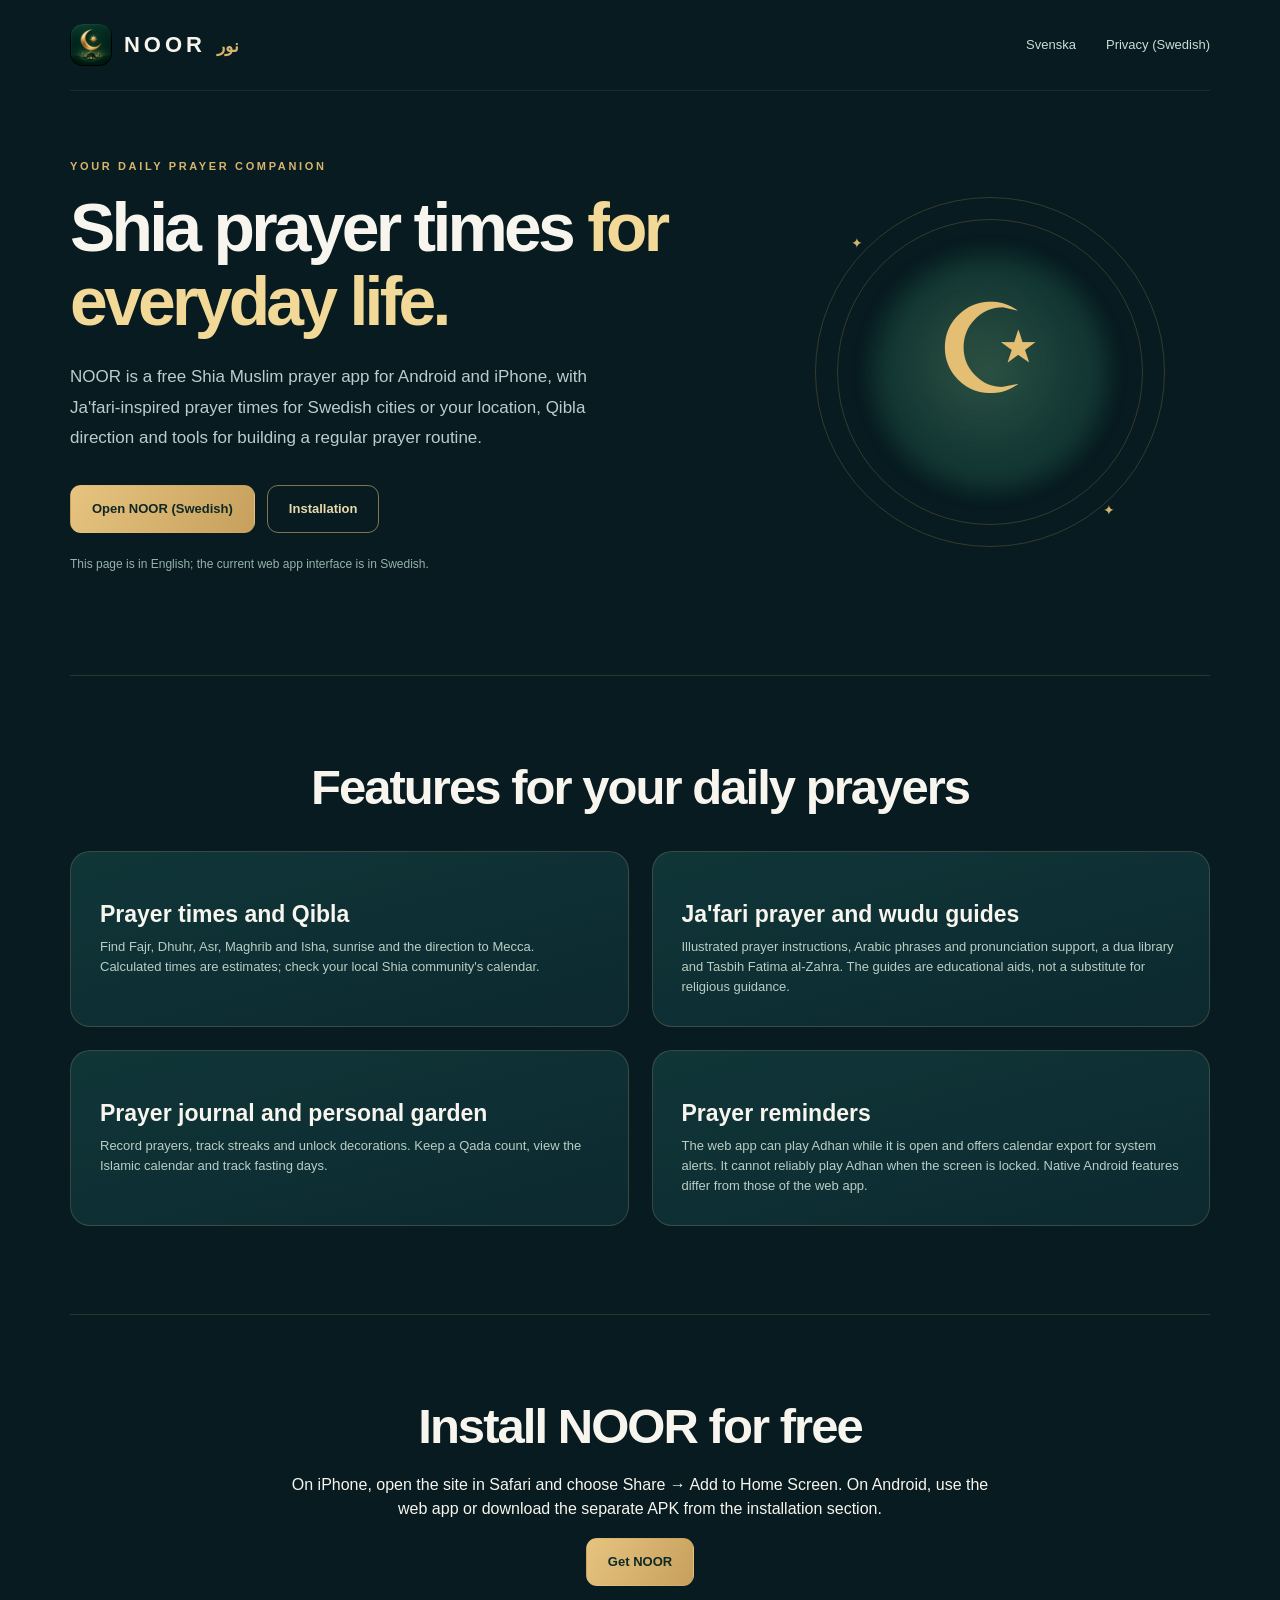
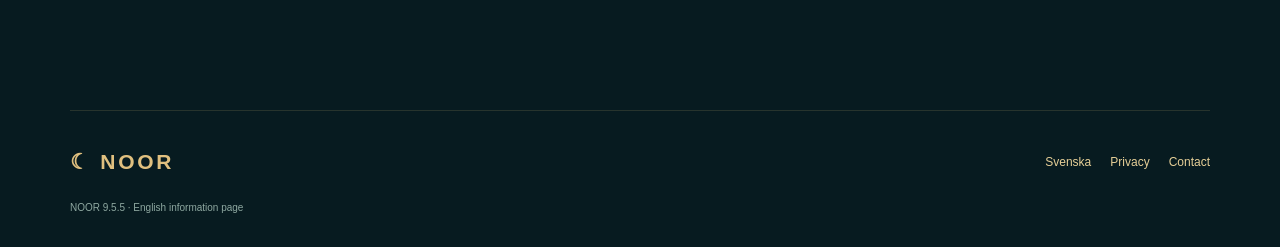
==== en/index.html @ 78d5028b "Add files via upload Improve NOOR SEO and Google visibility" ====
<!doctype html>
<html lang="en"><head><meta charset="utf-8"><meta name="viewport" content="width=device-width, initial-scale=1"><meta name="theme-color" content="#092b2b">
<title>NOOR – Free Shia prayer times and prayer guide in Sweden</title>
  <meta name="description" content="Free Shia prayer times for Sweden, Qibla, Ja&#x27;fari prayer and wudu guides, dua, a prayer journal and a personal garden. Android app and iPhone web app.">
  <link rel="canonical" href="https://gabrielryberg2-hub.github.io/noor-webb/en/">
  <meta name="robots" content="index,follow,max-image-preview:large">
  <meta property="og:title" content="NOOR – Free Shia prayer times and prayer guide in Sweden">
  <meta property="og:description" content="Free Shia prayer times for Sweden, Qibla, Ja&#x27;fari prayer and wudu guides, dua, a prayer journal and a personal garden. Android app and iPhone web app.">
  <meta property="og:type" content="website">
  <meta property="og:url" content="https://gabrielryberg2-hub.github.io/noor-webb/en/">
  <meta property="og:site_name" content="NOOR">
  <meta property="og:locale" content="en_GB">
  <meta property="og:image" content="https://gabrielryberg2-hub.github.io/noor-webb/noor-share.jpg">
  <meta property="og:image:width" content="1200">
  <meta property="og:image:height" content="630">
  <meta property="og:image:alt" content="NOOR – bönetider, Qibla och bönejournal / prayer times, Qibla and prayer journal">
  <meta name="twitter:card" content="summary_large_image">
  <meta name="twitter:title" content="NOOR – Free Shia prayer times and prayer guide in Sweden">
  <meta name="twitter:description" content="Free Shia prayer times for Sweden, Qibla, Ja&#x27;fari prayer and wudu guides, dua, a prayer journal and a personal garden. Android app and iPhone web app.">
  <meta name="twitter:image" content="https://gabrielryberg2-hub.github.io/noor-webb/noor-share.jpg">
<link rel="icon" type="image/png" href="../icons/icon-192.png"><link rel="stylesheet" href="../styles.css"></head>
<body><header class="site-header wrap"><a class="brand" href="../"><img src="../icons/icon-192.png" alt="" width="42" height="42"><span>NOOR <em>نور</em></span></a><nav class="top-links" aria-label="Main navigation"><a href="../" lang="sv">Svenska</a><a href="../integritet.html">Privacy (Swedish)</a></nav></header>
<main><section class="intro wrap"><div class="intro-copy"><p class="eyebrow">YOUR DAILY PRAYER COMPANION</p><h1>Shia prayer times <span>for everyday life.</span></h1><p class="hero-lead">NOOR is a free Shia Muslim prayer app for Android and iPhone, with Ja'fari-inspired prayer times for Swedish cities or your location, Qibla direction and tools for building a regular prayer routine.</p><div class="hero-actions"><a class="btn btn-gold" href="../#appen">Open NOOR (Swedish)</a><a class="btn btn-outline" href="../#installera">Installation</a></div><p class="quiet">This page is in English; the current web app interface is in Swedish.</p></div><div class="hero-symbol" aria-hidden="true"><div class="halo halo-outer"></div><div class="halo halo-inner"></div><span class="hero-crescent">☪</span></div></section>
<section class="install-section wrap"><div class="install-heading"><h2>Features for your daily prayers</h2></div><div class="install-cards">
<article class="install-card" style="min-height:0"><h3>Prayer times and Qibla</h3><p>Find Fajr, Dhuhr, Asr, Maghrib and Isha, sunrise and the direction to Mecca. Calculated times are estimates; check your local Shia community's calendar.</p></article>
<article class="install-card" style="min-height:0"><h3>Ja'fari prayer and wudu guides</h3><p>Illustrated prayer instructions, Arabic phrases and pronunciation support, a dua library and Tasbih Fatima al-Zahra. The guides are educational aids, not a substitute for religious guidance.</p></article>
<article class="install-card" style="min-height:0"><h3>Prayer journal and personal garden</h3><p>Record prayers, track streaks and unlock decorations. Keep a Qada count, view the Islamic calendar and track fasting days.</p></article>
<article class="install-card" style="min-height:0"><h3>Prayer reminders</h3><p>The web app can play Adhan while it is open and offers calendar export for system alerts. It cannot reliably play Adhan when the screen is locked. Native Android features differ from those of the web app.</p></article>
</div></section>
<section class="install-section wrap"><div class="install-heading"><h2>Install NOOR for free</h2><p>On iPhone, open the site in Safari and choose Share → Add to Home Screen. On Android, use the web app or download the separate APK from the installation section.</p><div class="hero-actions" style="justify-content:center"><a class="btn btn-gold" href="../#installera">Get NOOR</a></div></div></section></main>
<footer class="footer wrap"><div class="footer-brand">☾ NOOR</div><div class="footer-links"><a href="../" lang="sv">Svenska</a><a href="../integritet.html">Privacy</a><a href="mailto:norapp.support@gmail.com">Contact</a></div><small>NOOR 9.5.5 · English information page</small></footer></body></html>
---- styles.css ----
:root{color-scheme:dark;--ink:#071d21;--panel:#0c2a30;--panel2:#103b3b;--gold:#d7b56d;--gold2:#f2d998;--white:#f7f5ed;--soft:#b1c3c1;--line:rgba(219,191,129,.19);--muted:rgba(218,235,227,.68);font-family:-apple-system,BlinkMacSystemFont,"Segoe UI",Roboto,"Helvetica Neue",Arial,sans-serif}
*{box-sizing:border-box}html{scroll-behavior:smooth}body{margin:0;background:#071b20;color:var(--white);line-height:1.55;overflow-x:hidden}button,select{font:inherit}button{cursor:pointer}a{color:inherit}button:focus-visible,a:focus-visible,select:focus-visible{outline:3px solid var(--gold2);outline-offset:3px}button:disabled{cursor:not-allowed;opacity:.55}[hidden]{display:none!important}.wrap{width:min(1140px,calc(100% - 46px));margin-inline:auto}.ambient{position:absolute;pointer-events:none;border-radius:50%;filter:blur(120px);z-index:-1}.ambient-one{background:#164d49;width:490px;height:490px;top:-160px;right:-170px;opacity:.65}.ambient-two{background:#16504c;width:430px;height:430px;top:880px;left:-290px;opacity:.28}
.site-header{height:91px;display:flex;align-items:center;gap:28px;border-bottom:1px solid rgba(241,222,164,.08)}.brand{display:inline-flex;align-items:center;gap:12px;text-decoration:none;font-size:22px;font-weight:760;letter-spacing:.18em}.brand img{border-radius:13px}.brand em{font-style:normal;letter-spacing:0;color:var(--gold);margin-left:1px;font-size:17px}.top-links{margin-left:auto;display:flex;gap:30px}.top-links a{font-size:13px;text-decoration:none;color:#cddbd7}.top-links a:hover{color:var(--gold2)}.free-mark{font-size:10px;letter-spacing:.16em;border:1px solid var(--line);padding:8px 14px;border-radius:50px;color:var(--gold2)}
.intro{display:grid;grid-template-columns:1.2fr .8fr;min-height:508px;align-items:center;gap:40px;padding-block:67px 89px}.eyebrow{font-size:11px;letter-spacing:.24em;font-weight:750;color:var(--gold);margin:0 0 16px}.tiny-moon{font-size:19px;margin-right:8px}.intro h1{font-size:clamp(42px,5.3vw,73px);line-height:1.085;letter-spacing:-.055em;max-width:700px;margin:0 0 24px;font-weight:745}.intro h1 span,.install-heading h2 span,.app-aside h2 span{color:var(--gold2)}.hero-lead{max-width:548px;color:#b9cecc;font-size:17px;line-height:1.8;margin:0 0 31px}.hero-actions{display:flex;gap:12px;flex-wrap:wrap}.btn{border-radius:11px;border:1px solid transparent;padding:13px 21px;font-size:13px;font-weight:750;min-height:46px;display:inline-flex;align-items:center;justify-content:center;gap:9px;text-decoration:none;transition:background .15s,transform .15s}.btn:active{transform:scale(.99)}.btn-gold{color:#102825;background:linear-gradient(120deg,#e6c480,#c6a05c)}.btn-gold:hover{background:#f1d496}.btn-outline{background:transparent;color:#e8d9ad;border-color:rgba(223,194,126,.55)}.btn-outline:hover{background:rgba(223,194,126,.11)}.quiet{font-size:12px;color:#96b2ad;margin-top:22px}.small-check{color:var(--gold)}.middle-dot{padding:0 8px}.hero-symbol{position:relative;width:min(95%,350px);aspect-ratio:1;margin:auto;display:grid;place-items:center;isolation:isolate}.hero-symbol::before{content:"";position:absolute;inset:42px;border-radius:50%;background:radial-gradient(circle,#204a40 3%,#123633 55%,transparent 70%);z-index:-2;filter:blur(4px)}.halo{position:absolute;border:1px solid rgba(207,165,88,.23);border-radius:50%;aspect-ratio:1}.halo-outer{inset:0}.halo-inner{inset:22px}.halo-outer::before,.halo-outer::after{content:"✦";position:absolute;color:#d5b36a;font-size:14px}.halo-outer::before{top:10%;left:10%}.halo-outer::after{bottom:7%;right:14%}.hero-crescent{font-size:125px;color:#e4be73;line-height:1;transform:translateY(-22px);text-shadow:0 9px 70px rgba(217,175,100,.3)}.hero-arabic{position:absolute;bottom:54px;font-size:16px;color:#b6cfc8;direction:rtl}
.app-area{padding-bottom:105px}.app-heading{display:flex;justify-content:space-between;align-items:flex-end;margin-bottom:30px;gap:20px}.app-heading h2{font-size:clamp(25px,3.3vw,37px);letter-spacing:-.03em;margin:0}.muted-gold{color:var(--gold2)}.app-heading>p{color:var(--soft);font-size:13px;max-width:300px;text-align:right;margin:0}.phone-surround{border:1px solid rgba(195,173,113,.16);background:radial-gradient(ellipse at 16% 5%,rgba(20,89,79,.38),transparent 45%),linear-gradient(130deg,#0d2930,#081f25);border-radius:30px;padding:43px 46px;display:grid;grid-template-columns:390px 1fr;align-items:center;gap:clamp(30px,7vw,115px)}.phone{border:7px solid #193338;border-radius:38px;width:100%;max-width:390px;box-shadow:0 29px 72px #031216b3,0 0 0 1px #4d6b63;background:#0c2c2d;overflow:hidden;min-height:750px;display:flex;flex-direction:column}.app-top{padding:25px 23px 15px;background:#0b2b30}.app-toprow{display:flex;justify-content:space-between;align-items:center}.app-mark{font-weight:800;letter-spacing:.12em;color:var(--gold2);font-size:14px}.app-mark b{margin-left:5px}.app-mark span{letter-spacing:0;font-size:15px}.icon-btn{background:#163b3e;border:1px solid rgba(222,196,130,.15);border-radius:11px;width:34px;height:34px;color:#dbc187;font-size:18px}.loc-line{display:flex;align-items:center;gap:7px;font-size:11px;color:#b8c9c5;margin-top:15px}.loc-line>span:first-child{font-size:18px;color:var(--gold2)}.loc-dot{width:3px;height:3px;background:#6e948c;border-radius:50%}.app-content{flex:1;padding:0 16px 21px;min-height:590px}.tab-panel{animation:appear .2s ease-out}@keyframes appear{from{opacity:.75;transform:translateY(5px)}to{opacity:1;transform:none}}.prayer-hero{position:relative;background:linear-gradient(155deg,#19564f,#0c383a 68%,#072a30);border:1px solid rgba(222,187,118,.25);border-radius:19px;min-height:195px;overflow:hidden;padding:19px 20px;margin-bottom:24px}.prayer-kicker{font-size:10px;letter-spacing:.19em;color:#e5c783;font-weight:800;margin:0 0 9px}.next-prayer-title{font-size:24px;font-weight:740;letter-spacing:-.025em}.next-prayer-time{font-size:38px;font-weight:740;line-height:1.05;margin-top:2px;font-variant-numeric:tabular-nums}.countdown{margin-top:12px;color:#d2ddd4;font-size:11px}.skyline{position:absolute;right:-5px;bottom:0;width:190px;height:98px;opacity:.38}.dome{position:absolute;background:#81b3a0;bottom:0;border-radius:50% 50% 0 0}.dome-center{width:76px;height:58px;left:50px}.dome-small{width:44px;height:30px;left:9px}.dome-small.second{left:140px}.minaret{position:absolute;bottom:0;left:24px;width:9px;height:77px;background:#81b3a0;border-radius:30% 30% 0 0}.minaret.right{left:167px;height:87px}.section-title{display:flex;align-items:center;justify-content:space-between;margin-bottom:12px}.section-title h3{font-size:15px;margin:0}.section-sub{font-size:10px;color:var(--gold);letter-spacing:.1em}.prayer-list{display:grid;gap:7px}.prayer-row{display:flex;align-items:center;gap:12px;border:1px solid transparent;background:#123536;padding:11px 14px;border-radius:12px}.prayer-row.next{border-color:#d4b371;background:#1a4a42}.prayer-row.sunrise{background:rgba(28,58,57,.63);opacity:.9}.prayer-row .prayer-icon{width:29px;text-align:center;color:#cfbc88;font-size:19px}.prayer-info{flex:1;display:flex;flex-direction:column;line-height:1.35}.prayer-info strong{font-size:13px}.prayer-info small{color:#a5bdb5;font-size:10px}.prayer-row time{font-size:17px;letter-spacing:.02em;font-weight:760;font-variant-numeric:tabular-nums}.calc-note{color:#9cb3ac;font-size:10px;line-height:1.55;padding:0 4px;margin:10px 0 23px}.dua-card{border-radius:16px;background:linear-gradient(165deg,#163c3a,#0d2c32);border:1px solid rgba(215,181,109,.2);padding:19px}.dua-top{display:flex;justify-content:space-between;gap:8px;color:#ddb875;font-size:10px;letter-spacing:.08em;font-weight:750}.dua-top>span:last-child{color:#b1c5bb;font-size:10px;letter-spacing:0}.dua-arabic{font-size:23px;line-height:2.2;color:#f4e5be;margin:10px 0;text-align:center;font-family:Georgia,"Times New Roman",serif}.dua-translation{font-size:12px;line-height:1.75;color:#cfddd7;margin:0}.bottom-nav{margin-top:auto;background:#0a262a;border-top:1px solid rgba(227,190,117,.17);padding:10px 10px 15px;display:grid;grid-template-columns:repeat(4,1fr)}.nav-link{display:flex;align-items:center;flex-direction:column;gap:2px;background:none;border:0;color:#9baea9;font-size:10px;padding:2px 0 0}.nav-link span{font-size:24px;line-height:1.5}.nav-link.active{color:#f2d293}.page-title{font-size:27px;margin:23px 8px 0}.page-subtitle{font-size:12px;color:#9fb6ae;margin:4px 8px 23px}.qibla-card,.dhikr-card,.setting-card{background:linear-gradient(160deg,#153b3b,#0c2b30);border:1px solid rgba(213,183,113,.16);border-radius:17px;padding:22px 18px;margin-bottom:15px}.compass{position:relative;aspect-ratio:1;width:min(270px,100%);border:2px solid rgba(209,173,104,.55);border-radius:50%;margin:15px auto 18px;background:repeating-conic-gradient(from 0deg,rgba(231,205,133,.13) 0deg 1deg,transparent 1deg 30deg),radial-gradient(circle,#184840 0%,#0b282e 72%)}.compass::after{content:"";position:absolute;inset:20px;border:1px solid rgba(221,193,125,.25);border-radius:50%}.compass-n,.compass-e,.compass-s,.compass-w{position:absolute;color:#e6c786;font-weight:800;font-size:13px;z-index:2}.compass-n{top:5px;left:50%;transform:translateX(-50%)}.compass-e{right:8px;top:50%;transform:translateY(-50%)}.compass-s{bottom:5px;left:50%;transform:translateX(-50%)}.compass-w{left:8px;top:50%;transform:translateY(-50%)}.compass-needle{position:absolute;inset:25px;display:flex;align-items:center;justify-content:center;z-index:2;transition:transform .28s ease-out}.needle-arrow{font-size:120px;line-height:1;color:#edcf83;text-shadow:0 2px 15px rgba(237,207,131,.5);transform:rotate(-90deg)}.compass-center{position:absolute;inset:0;display:grid;place-items:center;font-size:29px;z-index:3;pointer-events:none}.bearing{font-size:37px;text-align:center;color:#f4dda7;font-weight:780;line-height:1}.compass-legend{text-align:center;font-size:12px;color:#b7cac0;margin:5px 0 25px}.sensor-info{font-size:11px;line-height:1.55;color:#afc4bc;margin:12px 0 0}.full-btn{width:100%}.dhikr-card{text-align:center}.dhikr-stage{font-size:10px;letter-spacing:.18em;color:#dcb974}.dhikr-arabic{font-family:Georgia,serif;font-size:30px;color:#f5e0b1;margin:15px 0 0}.dhikr-word{font-size:14px;color:#b6d3c6;margin:4px 0 18px}.dhikr-ring{--progress:0%;width:184px;height:184px;margin:0 auto 22px;border-radius:50%;background:conic-gradient(#e0bd75 var(--progress),#28534e var(--progress));display:flex;flex-direction:column;justify-content:center;align-items:center;position:relative}.dhikr-ring::before{content:"";position:absolute;inset:10px;background:#102f31;border-radius:50%}.dhikr-ring span,.dhikr-ring small{z-index:1}.dhikr-ring span{font-size:54px;font-weight:750;line-height:1}.dhikr-ring small{color:#a9c2b5;margin-top:8px}.dhikr-tap{background:linear-gradient(125deg,#dbb874,#b38d50);color:#102727;border:none;border-radius:14px;padding:16px 14px;font-weight:850;width:100%}.dhikr-tap span{margin-left:8px}.dhikr-progress{display:flex;justify-content:space-between;margin:23px 0 8px;font-size:11px;color:#bfd0c9}.text-btn{background:none;border:none;color:#efd69a;font-size:11px;padding:0}.progress-rail{height:7px;background:#204743;border-radius:9px;overflow:hidden}.progress-rail>div{background:#d9b46e;width:0%;height:100%;border-radius:9px;transition:width .2s}.setting-card{text-align:left}.setting-card h4{margin:0 0 10px;color:#ebd39b;font-size:14px}.setting-card label{display:block;font-size:13px;font-weight:720;margin-bottom:10px}.setting-card select{background:#08292e;color:#fff;border:1px solid #4c7168;padding:11px 9px;width:100%;border-radius:10px;margin:0 0 12px}.setting-card p{color:#b9cdc5;font-size:12px;line-height:1.65}.setting-card a{color:#e9cd8d}.load{font-size:12px;color:#c4d3c9}
.app-aside{padding:15px 0;max-width:460px}.aside-tag{color:#d8b66e;font-size:11px;letter-spacing:.2em;font-weight:760;margin-bottom:18px}.app-aside h2{font-size:clamp(30px,3.5vw,49px);letter-spacing:-.04em;line-height:1.14;margin:0 0 22px}.app-aside>p{color:#b2c7c1;line-height:1.85;font-size:14px;max-width:410px;margin-bottom:31px}.feature-item{display:flex;align-items:center;gap:17px;border-top:1px solid rgba(214,195,139,.13);padding:17px 0}.feature-item>span{font-size:27px;color:#e1c17a;width:40px;flex-shrink:0;text-align:center}.feature-item strong,.feature-item small{display:block}.feature-item strong{font-size:14px;color:#f8f5e9}.feature-item small{color:#a6bcb6;font-size:12px;margin-top:4px}
.install-section{border-top:1px solid rgba(221,190,110,.16);padding-top:83px;padding-bottom:88px}.install-heading{text-align:center;max-width:720px;margin:0 auto 36px}.install-heading h2{font-size:clamp(30px,4vw,49px);letter-spacing:-.04em;line-height:1.15;margin:0 0 18px}.install-heading>p:last-child{color:var(--soft);font-size:14px}.install-cards{display:grid;grid-template-columns:1fr 1fr;gap:23px}.install-card{background:linear-gradient(165deg,#103638,#0c292f);border-radius:20px;border:1px solid rgba(219,185,120,.2);padding:29px;min-height:410px;display:flex;flex-direction:column}.platform-symbol{font-size:30px;color:#e1bf7b;line-height:1}.install-card h3{font-size:23px;margin:16px 0 4px}.install-card>p{font-size:13px;color:#b9cdc4;margin:0}.install-card ol{padding-left:22px;margin:22px 0;flex:1;color:#cadbd2;font-size:13px;line-height:1.8}.install-card li{padding:4px 0}.apk-link{font-size:12px;text-align:center;color:#e6cb94;margin-top:16px}.apk-link.disabled{color:#97a8a2;text-decoration:none;cursor:default}.install-footnote{font-size:12px;color:#a7bdb5;max-width:850px;text-align:center;line-height:1.7;margin:28px auto 0}.footer{border-top:1px solid rgba(218,193,124,.15);padding:35px 0 32px;display:flex;flex-wrap:wrap;align-items:center;column-gap:20px}.footer-brand{font-size:21px;font-weight:800;letter-spacing:.13em;color:#e0c07f}.footer-brand span{letter-spacing:0;font-weight:400}.footer p{margin:0;color:#a0b8af;font-size:12px}.footer-links{margin-left:auto;display:flex;gap:19px;font-size:12px}.footer-links a{color:#e6cf97;text-decoration:none}.footer small{width:100%;color:#8ea8a0;font-size:10px;margin-top:21px}.modal-backdrop{position:fixed;inset:0;z-index:15;display:flex;align-items:center;justify-content:center;background:#06151de0;padding:20px}.modal-card{position:relative;background:#123639;border:1px solid #a38a5a;border-radius:22px;max-width:420px;padding:28px 26px;color:#eaf5ef;box-shadow:0 22px 100px #000c}.modal-card h2{font-size:25px}.modal-card p{color:#cadbd2;line-height:1.7;font-size:14px}.modal-close{position:absolute;right:16px;top:10px;border:0;background:none;color:#e4d3aa;font-size:30px}
@media(max-width:960px){.phone-surround{grid-template-columns:1fr 1fr;padding:28px;gap:26px}.phone{min-height:720px}.app-aside h2{font-size:35px}}@media(max-width:710px){.wrap{width:min(100% - 30px,520px)}.site-header{height:75px}.site-header .top-links{display:none}.free-mark{margin-left:auto;font-size:9px;padding:7px 9px}.intro{grid-template-columns:1fr;padding-top:58px;padding-bottom:54px;min-height:unset;gap:24px}.intro h1{font-size:clamp(38px,10vw,60px)}.hero-lead{font-size:15px}.hero-symbol{display:none}.app-heading{flex-direction:column;align-items:flex-start;gap:7px}.app-heading>p{text-align:left}.phone-surround{grid-template-columns:1fr;justify-items:center;padding:17px 8px 35px;border-radius:22px}.phone{max-width:390px;border-width:5px;min-height:720px}.app-aside{padding:28px 18px 0;max-width:390px}.install-section{padding-top:60px}.install-cards{grid-template-columns:1fr}.footer{gap:14px}.footer-links{margin-left:0;width:100%}}@media(prefers-reduced-motion:reduce){*,*::before,*::after{scroll-behavior:auto!important;animation:none!important;transition:none!important}}
/* NOOR 9.5.5 Web */
:root{--ab:#0b2520;--ac:#17392e;--as:#b7cec0;--at:#faf7ed;--ag:#edcf8f;--ae:#507061}
:root[data-noor-theme=Midnight]{--ab:#101a30;--ac:#23334f;--as:#c0cce3;--ag:#cbdcf9;--ae:#536580}
:root[data-noor-theme=Ivory]{--ab:#f5efe3;--ac:#fffaf0;--as:#5d5141;--at:#29271e;--ag:#76551a;--ae:#b6a589}
:root[data-noor-theme=Karbala]{--ab:#29141c;--ac:#502c38;--as:#e2c4cd;--ag:#efd0a0;--ae:#8d5e6d}
:root[data-noor-theme=Najaf]{--ab:#133737;--ac:#20514e;--as:#c1dfd8;--ag:#f0d098;--ae:#618d86}
:root[data-noor-theme=AMOLED]{--ab:#000;--ac:#161616;--as:#c5c5c5;--ag:#e9cb8c;--ae:#555}
.phone{background:var(--ab);color:var(--at);max-width:430px}.phone .app-top,.phone .bottom-nav{background:var(--ab);color:var(--at)}.phone :is(.prayer-hero,.prayer-row,.dua-card,.dhikr-card,.qibla-card,.setting-card){background:var(--ac);color:var(--at);border-color:var(--ae)}.phone :is(.app-mark,.next-prayer-time,.next-prayer-title,.page-title,.section-title h3,.nav-link.active,.dua-arabic,.dhikr-arabic,.bearing){color:var(--ag)}.phone :is(.loc-line,.page-subtitle,.calc-note,.sensor-info,.nav-link,.prayer-info small,.dua-translation,.setting-card p,.section-sub,.countdown,.compass-legend,.dhikr-word){color:var(--as)}.phone :is(.prayer-row time,.prayer-info strong,.setting-card label,.setting-card h4,.dhikr-ring span){color:var(--at)}.phone .nav-link.active{color:var(--ag)}.phone .bottom-nav{grid-template-columns:repeat(5,minmax(0,1fr));padding-inline:4px}.phone .nav-link{min-height:46px;font-size:10px}.phone .nav-link span{font-size:21px}.web-version{font-size:10px;letter-spacing:0;color:var(--as)}
.web-card{background:var(--ac);border:1px solid var(--ae);padding:15px;border-radius:17px;margin:12px 0;overflow-wrap:anywhere}.web-card h4{font-size:16px;color:var(--ag);margin:0 0 10px}.web-card p{margin:8px 0}.web-card small{display:block;color:var(--as);margin:8px 0}.web-group,.web-shortcuts{display:flex;gap:7px;align-items:center;flex-wrap:wrap;margin:9px 0}.web-group strong{margin-right:auto}.web-btn{min-height:44px;border:1px solid var(--ae);background:var(--ab);color:var(--at);border-radius:10px;font-weight:650;padding:8px 12px;font-size:13px}.web-btn.selected{color:var(--ag);border-color:var(--ag)}.web-toggle{display:flex;gap:10px;align-items:center;min-height:44px;font-size:14px}.web-toggle input{width:20px;height:20px;accent-color:#398361;flex-shrink:0}.phone input:not([type=checkbox]),.phone select,.phone textarea{background:var(--ab);color:var(--at);border:1px solid var(--ae);border-radius:10px;padding:10px;min-height:44px;max-width:100%;font:inherit;font-size:16px}.phone select,.phone textarea,.phone input[type=search],.phone input[type=file],.phone input[type=number]{width:100%;margin:5px 0}.phone textarea{min-height:90px;resize:vertical}.web-prayer-mark{display:grid;grid-template-columns:1fr 1.7fr;gap:10px;align-items:center;padding:4px 0}.web-bars{display:grid;grid-template-columns:repeat(30,minmax(0,1fr));gap:2px;align-items:end;height:80px;border-bottom:1px solid var(--ae)}.web-bar{background:var(--ag);border:0;padding:0;border-radius:4px 4px 0 0;height:calc(4px + var(--n)*14px);min-width:0}.web-guide-img{display:block;width:100%;height:230px;object-fit:contain;background:#eae6d9;border-radius:12px;margin:12px 0}.child-guide .web-guide-img{height:290px}.child-guide>p{font-size:19px}.web-ar{font-size:25px;line-height:1.85;white-space:pre-line;text-align:right}.web-pronunciation{white-space:pre-line;color:var(--ag)}.web-card progress{width:100%;accent-color:#448967}.web-timer{font-size:38px;font-weight:700;text-align:center;padding:20px;font-variant-numeric:tabular-nums;color:var(--ag)}.web-milestone{padding:8px;border-bottom:1px solid var(--ae)}.oasis-entry{display:flex;flex-direction:column;gap:5px;border:1px solid var(--ae);border-radius:16px;padding:18px;margin:14px 0;width:100%;text-align:left;background:linear-gradient(120deg,var(--ac),var(--ab));color:var(--at)}.oasis-entry span,.oasis-entry small{color:var(--ag)}.oasis-entry strong{font-size:19px}
.web-garden{height:270px;position:relative;overflow:hidden;border-radius:15px;background:linear-gradient(#b6d9da,#f3d6a0);isolation:isolate}.web-garden.night{background:linear-gradient(#152743,#4b746a)}.garden-sun{position:absolute;top:20px;right:25px;background:#ffedbd;width:43px;height:43px;border-radius:50%;box-shadow:0 0 30px #fff2b266}.night .garden-sun{background:#f5edcb}.garden-hill{position:absolute;left:-20%;top:35%;width:140%;height:100%;background:radial-gradient(ellipse at 45% 5%,#b4c581,#628c59 67%);border-radius:50% 50% 0 0}.night .garden-hill{background:radial-gradient(ellipse at 45% 5%,#547c64,#294f40 67%)}.garden-path{position:absolute;bottom:-15px;left:36%;width:31%;height:58%;background:#d6c3a0;border-radius:100% 40% 0 0;transform:rotate(12deg);box-shadow:inset 3px 0 #b3a484}.garden-tree{position:absolute;width:49px;height:78px;transform-origin:bottom center;background:linear-gradient(90deg,#806244,#a58455) center bottom/8px 42px no-repeat;filter:drop-shadow(5px 7px 2px #214a403c)}.garden-tree:before{content:'';position:absolute;inset:0 0 20px;border-radius:50% 50% 45% 45%;background:radial-gradient(ellipse at 28% 28%,#99b77d,#568557 50%,#2a5c42 83%)}.garden-fountain{position:absolute;left:36%;bottom:30%;width:90px;height:44px;border:6px solid #e8dfc7;border-radius:50%;background:#7fc5c5;box-shadow:0 5px #a99e8b}.garden-fountain:before{content:'';position:absolute;left:43%;bottom:14px;width:12px;height:40px;border-radius:100% 100% 0 0;background:#e2faf7;animation:water 1.8s ease-in-out infinite alternate}.garden-pavilion{position:absolute;top:23%;left:40%;width:65px;height:65px;border:8px solid #e8d9b4;border-radius:50% 50% 5px 5px;background:#648678}.garden-grove{position:absolute;top:40%;left:5%;width:70px;height:25px;border-radius:50%;background:#6e975f}.garden-roses{position:absolute;bottom:8%;left:5%;color:#ffd3dc;font-size:26px}.garden-star{position:absolute;top:8%;left:30%;color:#ffe4a2;font-size:38px}.garden-slot{position:absolute;bottom:10%;width:44px;height:44px;padding:0;border-radius:50%;background:#e3d4a7;color:#315840;border-color:#fff2c8;font-size:20px}.garden-slot:nth-last-child(2){bottom:20%}@keyframes water{to{transform:scaleY(.65);opacity:.65}}
.noor-standalone body{background:var(--ab)}.noor-standalone :is(.site-header,.intro,.app-heading,.app-aside,.install-section,.footer,.ambient){display:none}.noor-standalone :is(.app-area,.phone-surround){width:100%;margin:0;padding:0;border:0;display:block;border-radius:0;background:none}.noor-standalone .phone{width:100%;max-width:none;height:100vh;height:100dvh;min-height:0;border:0;border-radius:0;box-shadow:none}.noor-standalone .app-top{padding-top:max(14px,env(safe-area-inset-top));flex-shrink:0}.noor-standalone .app-content{overflow-y:auto;min-height:0;flex:1}.noor-standalone .bottom-nav{padding-bottom:max(10px,env(safe-area-inset-bottom));flex-shrink:0}@media(prefers-reduced-motion:reduce){*,*:before,*:after{animation:none!important;transition:none!important;scroll-behavior:auto!important}}

#alarm-settings fieldset{border:1px solid var(--ae);border-radius:10px;padding:10px;margin:12px 0}#alarm-settings input[type=checkbox]{accent-color:#b89554;width:19px;height:19px;vertical-align:middle;margin-right:8px}#alarm-settings button{margin:5px 0}#alarm-banner strong{display:block;margin-bottom:8px;color:var(--ag)}#alarm-settings a{color:var(--ag)}
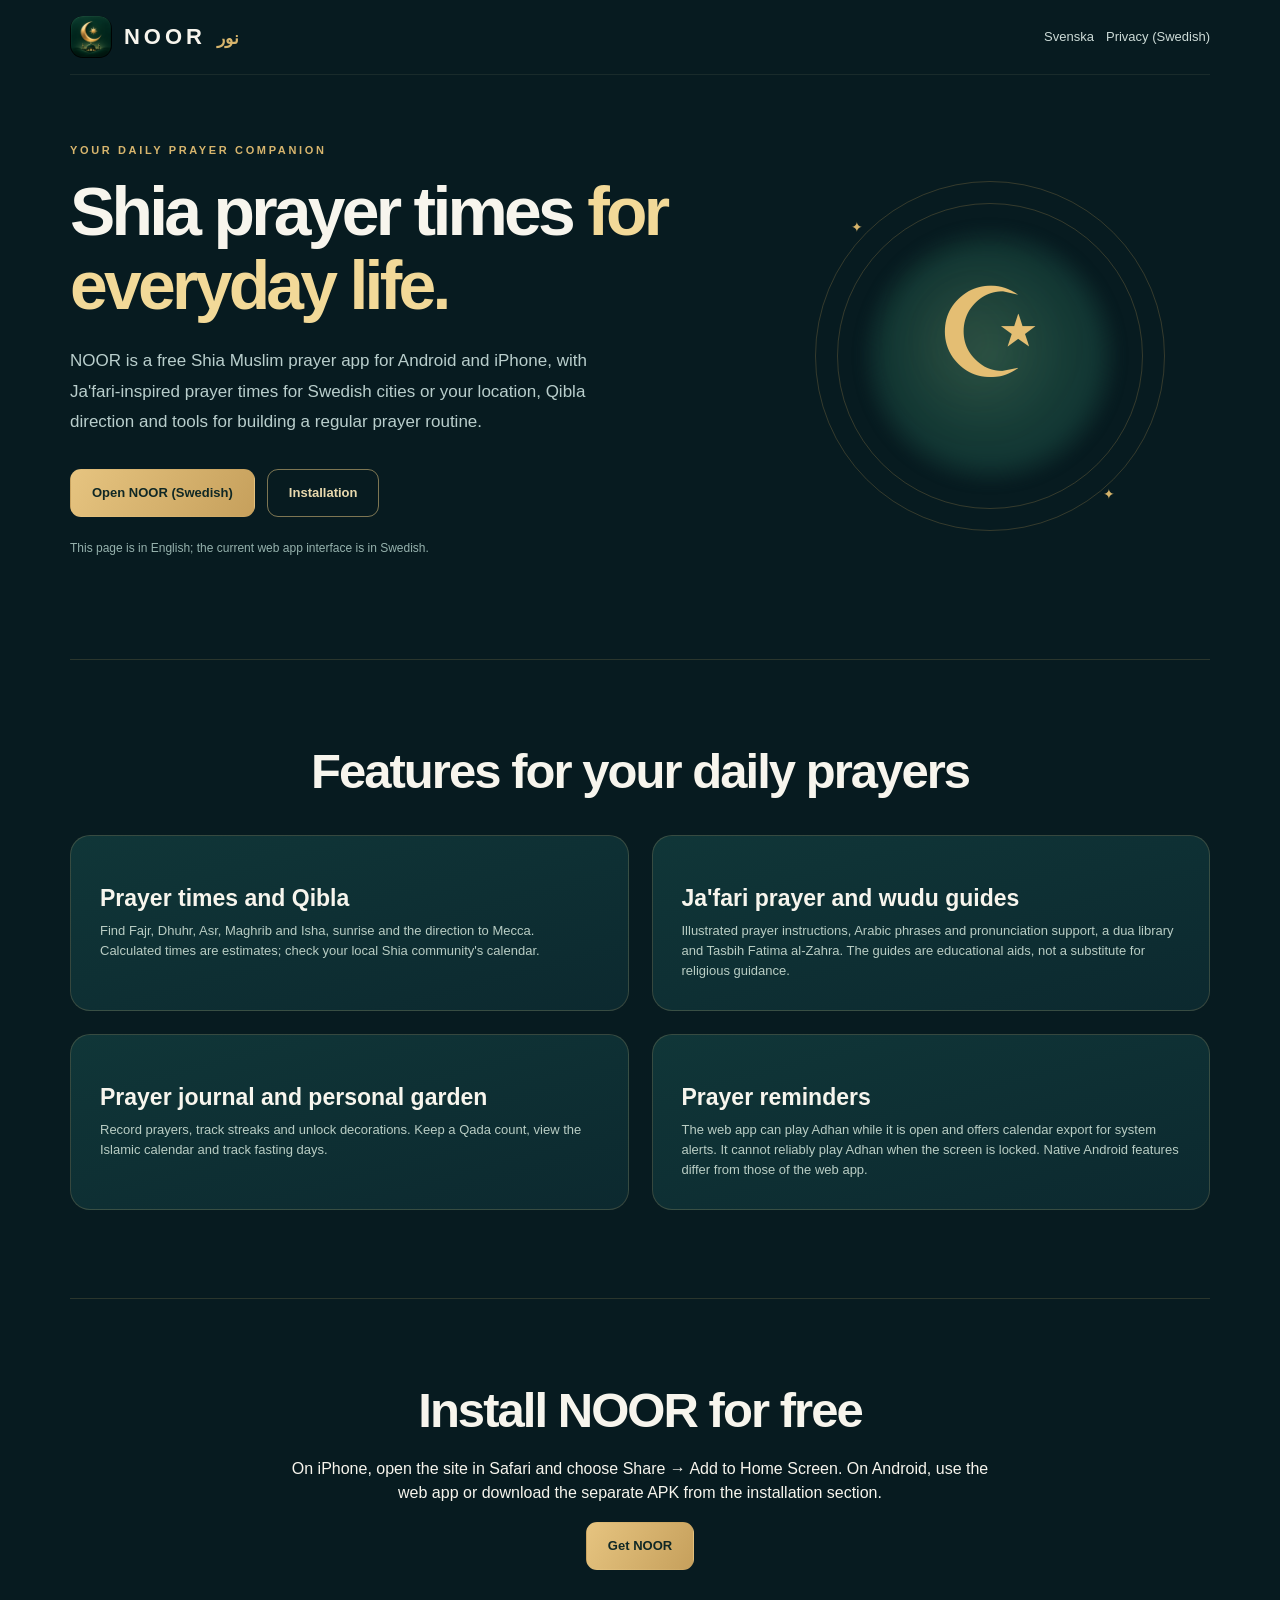
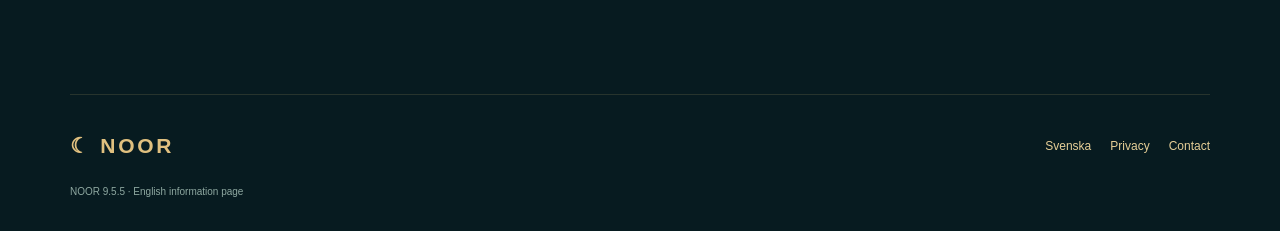
==== commit f0ed3f53: "NOOR - Mobilfix 2" ====
--- a/en/index.html
+++ b/en/index.html
@@ -18,7 +18,26 @@
   <meta name="twitter:title" content="NOOR – Free Shia prayer times and prayer guide in Sweden">
   <meta name="twitter:description" content="Free Shia prayer times for Sweden, Qibla, Ja&#x27;fari prayer and wudu guides, dua, a prayer journal and a personal garden. Android app and iPhone web app.">
   <meta name="twitter:image" content="https://gabrielryberg2-hub.github.io/noor-webb/noor-share.jpg">
-<link rel="icon" type="image/png" href="../icons/icon-192.png"><link rel="stylesheet" href="../styles.css"></head>
+<link rel="icon" type="image/png" href="../icons/icon-192.png"><link rel="stylesheet" href="../styles.css?v=5"><meta name="noor-layout-build" content="5">
+<style id="noor-layout-5">
+/* NOOR layout 5: prevent accidental horizontal panning; preserve pinch zoom. */
+html{overflow-x:hidden;overscroll-behavior-x:none}
+body{margin:0;max-width:100%;overflow-x:hidden;overscroll-behavior-x:none}
+@media (max-width: 850px){
+  html,body{touch-action:pan-y pinch-zoom}
+  body{width:100%;background-image:radial-gradient(ellipse at top right,#164d4966,transparent 55%)}
+  .ambient{display:none!important}
+  main,.wrap,.intro,.phone-surround,.app-area,.install-cards,.install-card,.app-aside,.footer{min-width:0;max-width:100%}
+  .intro,.phone-surround,.install-cards{grid-template-columns:minmax(0,1fr)}
+  .site-header>* , .intro>* , .phone-surround>* , .install-cards>*{min-width:0;max-width:100%}
+  .phone,.app-content,.tab-panel,.web-card,.setting-card{min-width:0;max-width:100%}
+  .phone :is(img,svg,video,input,select,textarea,fieldset){max-width:100%}
+  .top-links,.hero-actions,.app-toprow,.loc-line,.footer-links{flex-wrap:wrap}
+  .hero-lead,.quiet,.install-card,.footer,.app-aside{overflow-wrap:anywhere}
+  .noor-standalone .app-content{overflow-y:auto;overflow-x:hidden;overscroll-behavior-x:none}
+}
+</style>
+</head>
 <body><header class="site-header wrap"><a class="brand" href="../"><img src="../icons/icon-192.png" alt="" width="42" height="42"><span>NOOR <em>نور</em></span></a><nav class="top-links" aria-label="Main navigation"><a href="../" lang="sv">Svenska</a><a href="../integritet.html">Privacy (Swedish)</a></nav></header>
 <main><section class="intro wrap"><div class="intro-copy"><p class="eyebrow">YOUR DAILY PRAYER COMPANION</p><h1>Shia prayer times <span>for everyday life.</span></h1><p class="hero-lead">NOOR is a free Shia Muslim prayer app for Android and iPhone, with Ja'fari-inspired prayer times for Swedish cities or your location, Qibla direction and tools for building a regular prayer routine.</p><div class="hero-actions"><a class="btn btn-gold" href="../#appen">Open NOOR (Swedish)</a><a class="btn btn-outline" href="../#installera">Installation</a></div><p class="quiet">This page is in English; the current web app interface is in Swedish.</p></div><div class="hero-symbol" aria-hidden="true"><div class="halo halo-outer"></div><div class="halo halo-inner"></div><span class="hero-crescent">☪</span></div></section>
 <section class="install-section wrap"><div class="install-heading"><h2>Features for your daily prayers</h2></div><div class="install-cards">
--- a/styles.css
+++ b/styles.css
@@ -19,3 +19,43 @@
 .noor-standalone body{background:var(--ab)}.noor-standalone :is(.site-header,.intro,.app-heading,.app-aside,.install-section,.footer,.ambient){display:none}.noor-standalone :is(.app-area,.phone-surround){width:100%;margin:0;padding:0;border:0;display:block;border-radius:0;background:none}.noor-standalone .phone{width:100%;max-width:none;height:100vh;height:100dvh;min-height:0;border:0;border-radius:0;box-shadow:none}.noor-standalone .app-top{padding-top:max(14px,env(safe-area-inset-top));flex-shrink:0}.noor-standalone .app-content{overflow-y:auto;min-height:0;flex:1}.noor-standalone .bottom-nav{padding-bottom:max(10px,env(safe-area-inset-bottom));flex-shrink:0}@media(prefers-reduced-motion:reduce){*,*:before,*:after{animation:none!important;transition:none!important;scroll-behavior:auto!important}}
 
 #alarm-settings fieldset{border:1px solid var(--ae);border-radius:10px;padding:10px;margin:12px 0}#alarm-settings input[type=checkbox]{accent-color:#b89554;width:19px;height:19px;vertical-align:middle;margin-right:8px}#alarm-settings button{margin:5px 0}#alarm-banner strong{display:block;margin-bottom:8px;color:var(--ag)}#alarm-settings a{color:var(--ag)}
+
+/* Qibla 9.5.6: north-up fallback, rotating dial, readable touch controls. */
+.qibla-quick{display:grid;grid-template-columns:repeat(2,minmax(0,1fr));gap:8px;margin:0 0 18px}.qibla-quick .btn{font-size:12px;min-height:44px;white-space:normal;padding:9px}.qibla-new{text-align:center}.qibla-dial-shell{position:relative;aspect-ratio:1;width:min(100%,292px);margin:22px auto;background:#0c2928;border:2px solid #bfa16c;border-radius:50%;color:#f8f6ed;overflow:visible}.qibla-dial{position:absolute;inset:8px;border-radius:50%;background:repeating-conic-gradient(from -1deg,#e1c893 0deg 1deg,transparent 1deg 5deg);transition:none}.qibla-dial::before{content:"";position:absolute;inset:10px;background:#0c2928;border:1px solid #476e65;border-radius:50%}.qibla-cardinal{position:absolute;font-weight:700;font-size:17px;width:28px;text-align:center;line-height:28px;color:#f8f6ed}.qn{top:20px;left:calc(50% - 14px);color:#f5b6a0}.qe{right:20px;top:calc(50% - 14px)}.qs{bottom:20px;left:calc(50% - 14px)}.qw{left:20px;top:calc(50% - 14px)}.qibla-pointer{position:absolute;inset:0;pointer-events:none;transition:none}.qibla-pointer span{position:absolute;top:15%;left:calc(50% - 3px);width:6px;height:35%;background:#f1d79c;border-radius:3px}.qibla-pointer span::before{content:"";position:absolute;left:-12px;top:-12px;border-left:15px solid transparent;border-right:15px solid transparent;border-bottom:26px solid #f1d79c}.qibla-center{position:absolute;left:50%;top:50%;transform:translate(-50%,-50%);background:#193b36;border-radius:50%;width:45px;height:45px;display:grid;place-items:center;font-size:24px}.qibla-top-mark{position:absolute;top:-6px;left:calc(50% - 5px);width:10px;height:10px;border-radius:50%;background:#fff}.qibla-new h4{font-size:18px;line-height:1.4;margin:10px 0}.qibla-new .full-btn{margin-top:8px;min-height:44px}.qibla-help{text-align:left;margin:12px 0;font-size:13px}.qibla-help summary{cursor:pointer;padding:10px}.qibla-help p{padding:0 10px}.qibla-new #qibla-distance{font-size:13px;margin:8px 0}@media(prefers-reduced-motion:reduce){.qibla-dial,.qibla-pointer{transition:none}}
+/* Responsive update: retain existing theme and app functionality. */
+.site-header{height:auto;min-height:75px;flex-wrap:wrap;padding-block:12px;gap:12px}.top-links{flex-wrap:wrap;gap:12px}.top-links a{display:inline-flex;align-items:center;min-height:44px}.intro>* ,.phone-surround>* ,.install-cards>*{min-width:0}.hero-actions{flex-wrap:wrap}.btn,.apk-link{white-space:normal;overflow-wrap:anywhere;min-height:44px}.apk-link{display:block;text-align:center;padding:12px}.phone .loc-line{flex-wrap:wrap}.phone .nav-link{overflow-wrap:anywhere;min-width:0}.web-card,.setting-card{overflow-wrap:anywhere}.modal-card{max-height:90dvh;overflow:auto}.footer{overflow-wrap:anywhere}.phone img{max-width:100%}.phone .web-group>*{max-width:100%}
+@media(max-width:850px){.phone-surround{grid-template-columns:minmax(0,1fr);justify-items:center}.phone{max-width:540px}.app-aside{max-width:540px}.app-heading{flex-wrap:wrap}}
+@media(max-width:710px){.wrap{width:calc(100% - 24px);max-width:540px}.site-header .top-links{display:flex;order:3;width:100%;margin:0;justify-content:space-between;gap:4px 10px}.top-links a{font-size:13px}.hero-actions .btn{flex:1 1 100%;text-align:center;justify-content:center}.phone-surround{padding:10px 0;border:0;background:none}.phone{max-width:none;border-width:1px;border-radius:20px;min-height:0}.app-content{min-width:0}.app-heading>p{text-align:left}.install-card{padding:20px}.phone .bottom-nav{padding-inline:2px}.phone .nav-link{font-size:10px}.intro h1{font-size:clamp(34px,9vw,48px)}.noor-standalone .phone{height:100dvh;border:0;border-radius:0}.noor-standalone .app-area{max-width:none}}
+
+/* Mobile overflow fix: keep decorative glows within the viewport. */
+html{overflow-x:clip}
+body{overflow-x:clip}
+.ambient-one{right:0;width:min(490px,100%)}
+.ambient-two{left:0;width:min(430px,100%)}
+@media(max-width:710px){
+ .intro,.install-cards{grid-template-columns:minmax(0,1fr)}
+ .phone,.phone-surround,.app-content,.tab-panel,.install-card{min-width:0;max-width:100%}
+ .app-toprow,.section-title,.footer-links{flex-wrap:wrap}
+ .prayer-info{min-width:0}
+ .phone :is(input,select,textarea,fieldset){max-width:100%;min-width:0}
+ .bottom-nav{grid-template-columns:repeat(5,minmax(0,1fr))}
+ .app-content{overflow-wrap:anywhere}
+ .noor-standalone .phone{max-width:none}
+}
+
+/* NOOR layout 5: prevent accidental horizontal panning; preserve pinch zoom. */
+html{overflow-x:hidden;overscroll-behavior-x:none}
+body{margin:0;max-width:100%;overflow-x:hidden;overscroll-behavior-x:none}
+@media (max-width: 850px){
+  html,body{touch-action:pan-y pinch-zoom}
+  body{width:100%;background-image:radial-gradient(ellipse at top right,#164d4966,transparent 55%)}
+  .ambient{display:none!important}
+  main,.wrap,.intro,.phone-surround,.app-area,.install-cards,.install-card,.app-aside,.footer{min-width:0;max-width:100%}
+  .intro,.phone-surround,.install-cards{grid-template-columns:minmax(0,1fr)}
+  .site-header>* , .intro>* , .phone-surround>* , .install-cards>*{min-width:0;max-width:100%}
+  .phone,.app-content,.tab-panel,.web-card,.setting-card{min-width:0;max-width:100%}
+  .phone :is(img,svg,video,input,select,textarea,fieldset){max-width:100%}
+  .top-links,.hero-actions,.app-toprow,.loc-line,.footer-links{flex-wrap:wrap}
+  .hero-lead,.quiet,.install-card,.footer,.app-aside{overflow-wrap:anywhere}
+  .noor-standalone .app-content{overflow-y:auto;overflow-x:hidden;overscroll-behavior-x:none}
+}
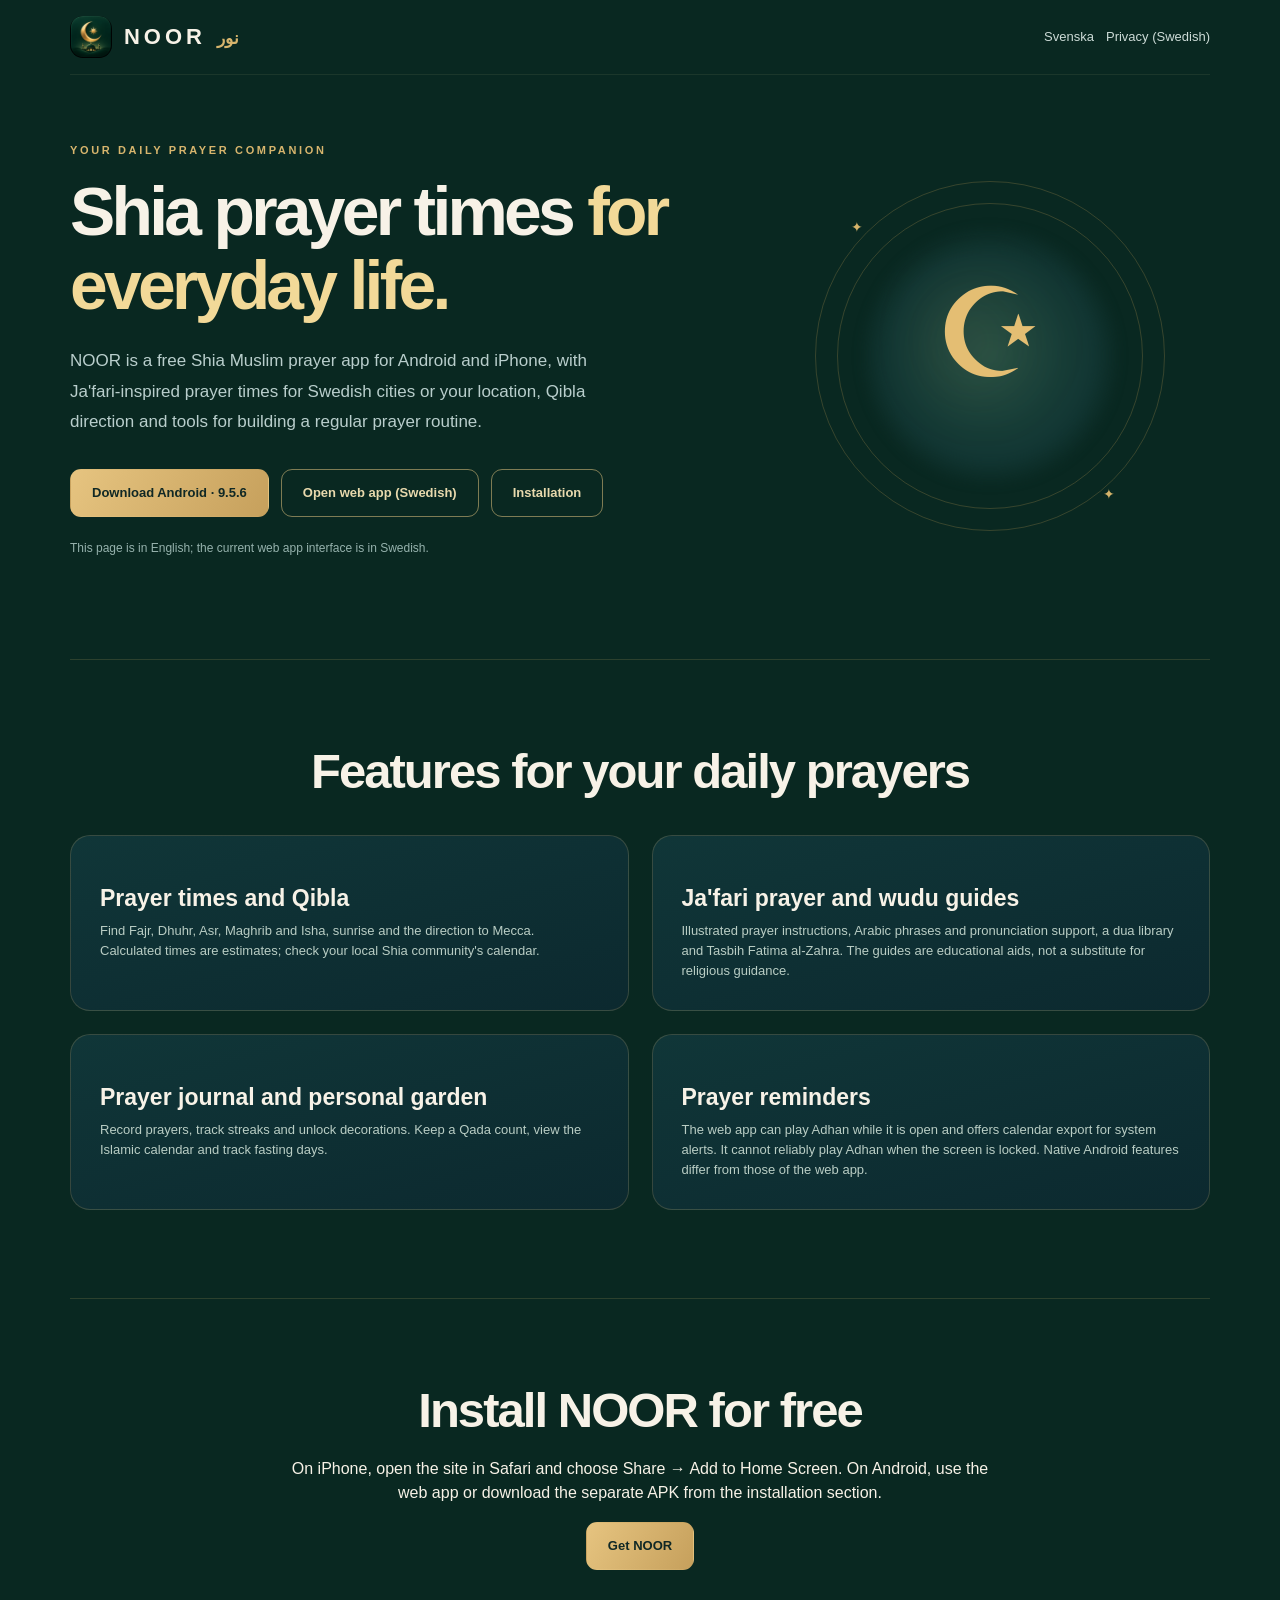
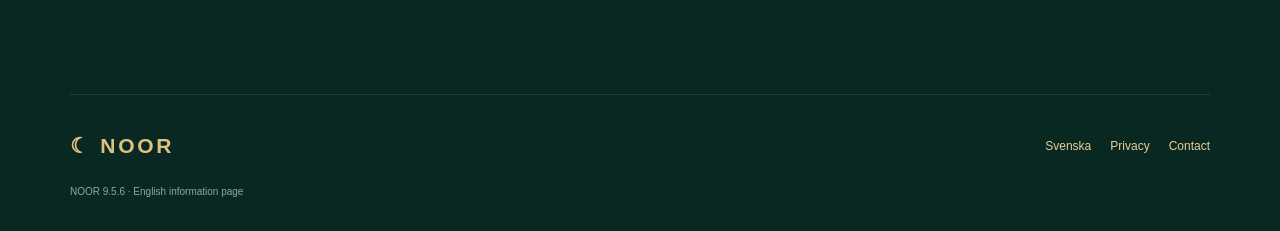
==== commit 68b322dc: "NOOR - Webbfix 6" ====
--- a/en/index.html
+++ b/en/index.html
@@ -18,8 +18,8 @@
   <meta name="twitter:title" content="NOOR – Free Shia prayer times and prayer guide in Sweden">
   <meta name="twitter:description" content="Free Shia prayer times for Sweden, Qibla, Ja&#x27;fari prayer and wudu guides, dua, a prayer journal and a personal garden. Android app and iPhone web app.">
   <meta name="twitter:image" content="https://gabrielryberg2-hub.github.io/noor-webb/noor-share.jpg">
-<link rel="icon" type="image/png" href="../icons/icon-192.png"><link rel="stylesheet" href="../styles.css?v=5"><meta name="noor-layout-build" content="5">
-<style id="noor-layout-5">
+<link rel="icon" type="image/png" href="../icons/icon-192.png"><link rel="stylesheet" href="../styles.css?v=6"><meta name="noor-layout-build" content="6">
+<style id="noor-layout-6">
 /* NOOR layout 5: prevent accidental horizontal panning; preserve pinch zoom. */
 html{overflow-x:hidden;overscroll-behavior-x:none}
 body{margin:0;max-width:100%;overflow-x:hidden;overscroll-behavior-x:none}
@@ -39,7 +39,7 @@
 </style>
 </head>
 <body><header class="site-header wrap"><a class="brand" href="../"><img src="../icons/icon-192.png" alt="" width="42" height="42"><span>NOOR <em>نور</em></span></a><nav class="top-links" aria-label="Main navigation"><a href="../" lang="sv">Svenska</a><a href="../integritet.html">Privacy (Swedish)</a></nav></header>
-<main><section class="intro wrap"><div class="intro-copy"><p class="eyebrow">YOUR DAILY PRAYER COMPANION</p><h1>Shia prayer times <span>for everyday life.</span></h1><p class="hero-lead">NOOR is a free Shia Muslim prayer app for Android and iPhone, with Ja'fari-inspired prayer times for Swedish cities or your location, Qibla direction and tools for building a regular prayer routine.</p><div class="hero-actions"><a class="btn btn-gold" href="../#appen">Open NOOR (Swedish)</a><a class="btn btn-outline" href="../#installera">Installation</a></div><p class="quiet">This page is in English; the current web app interface is in Swedish.</p></div><div class="hero-symbol" aria-hidden="true"><div class="halo halo-outer"></div><div class="halo halo-inner"></div><span class="hero-crescent">☪</span></div></section>
+<main><section class="intro wrap"><div class="intro-copy"><p class="eyebrow">YOUR DAILY PRAYER COMPANION</p><h1>Shia prayer times <span>for everyday life.</span></h1><p class="hero-lead">NOOR is a free Shia Muslim prayer app for Android and iPhone, with Ja'fari-inspired prayer times for Swedish cities or your location, Qibla direction and tools for building a regular prayer routine.</p><div class="hero-actions"><a class="btn btn-gold" href="https://github.com/gabrielryberg2-hub/noor-webb/releases/download/v9.5.6/NOOR-v9.5.6-signerad.apk">Download Android · 9.5.6</a><a class="btn btn-outline" href="../?app=noor&amp;webb=6">Open web app (Swedish)</a><a class="btn btn-outline" href="../#installera">Installation</a></div><p class="quiet">This page is in English; the current web app interface is in Swedish.</p></div><div class="hero-symbol" aria-hidden="true"><div class="halo halo-outer"></div><div class="halo halo-inner"></div><span class="hero-crescent">☪</span></div></section>
 <section class="install-section wrap"><div class="install-heading"><h2>Features for your daily prayers</h2></div><div class="install-cards">
 <article class="install-card" style="min-height:0"><h3>Prayer times and Qibla</h3><p>Find Fajr, Dhuhr, Asr, Maghrib and Isha, sunrise and the direction to Mecca. Calculated times are estimates; check your local Shia community's calendar.</p></article>
 <article class="install-card" style="min-height:0"><h3>Ja'fari prayer and wudu guides</h3><p>Illustrated prayer instructions, Arabic phrases and pronunciation support, a dua library and Tasbih Fatima al-Zahra. The guides are educational aids, not a substitute for religious guidance.</p></article>
@@ -47,4 +47,4 @@
 <article class="install-card" style="min-height:0"><h3>Prayer reminders</h3><p>The web app can play Adhan while it is open and offers calendar export for system alerts. It cannot reliably play Adhan when the screen is locked. Native Android features differ from those of the web app.</p></article>
 </div></section>
 <section class="install-section wrap"><div class="install-heading"><h2>Install NOOR for free</h2><p>On iPhone, open the site in Safari and choose Share → Add to Home Screen. On Android, use the web app or download the separate APK from the installation section.</p><div class="hero-actions" style="justify-content:center"><a class="btn btn-gold" href="../#installera">Get NOOR</a></div></div></section></main>
-<footer class="footer wrap"><div class="footer-brand">☾ NOOR</div><div class="footer-links"><a href="../" lang="sv">Svenska</a><a href="../integritet.html">Privacy</a><a href="mailto:norapp.support@gmail.com">Contact</a></div><small>NOOR 9.5.5 · English information page</small></footer></body></html>+<footer class="footer wrap"><div class="footer-brand">☾ NOOR</div><div class="footer-links"><a href="../" lang="sv">Svenska</a><a href="../integritet.html">Privacy</a><a href="mailto:norapp.support@gmail.com">Contact</a></div><small>NOOR 9.5.6 · English information page</small></footer></body></html>
--- a/styles.css
+++ b/styles.css
@@ -59,3 +59,17 @@
   .hero-lead,.quiet,.install-card,.footer,.app-aside{overflow-wrap:anywhere}
   .noor-standalone .app-content{overflow-y:auto;overflow-x:hidden;overscroll-behavior-x:none}
 }
+
+/* Webbfix 6 – presentation above the real NOOR web application. */
+html:not(.noor-standalone) body{background:#092821;color:#f7f2e7}
+.landing-six{grid-template-columns:minmax(0,1.15fr) minmax(0,.85fr);gap:clamp(24px,6vw,80px);padding-block:clamp(36px,7vw,100px);min-height:0}
+.landing-six h1{font-size:clamp(2.6rem,6vw,5.2rem);line-height:1.04;letter-spacing:-.05em}
+.landing-six .hero-lead{font-size:clamp(1rem,2vw,1.25rem);max-width:38ch;color:#c0d0c5}
+.landing-six .hero-actions .btn{font-size:.95rem;min-height:48px;line-height:1.35;text-align:center}
+.landing-six .eyebrow{letter-spacing:.15em;font-size:.77rem}
+.landing-preview{display:grid;place-items:center;min-width:0;background:radial-gradient(ellipse,#285749,transparent 72%);padding:16px}
+.landing-phone{width:min(100%,260px);border:2px solid #b69b63;border-radius:30px;padding:24px 18px;background:#102e27;box-shadow:0 18px 50px #0005;text-align:center}
+.landing-brand{color:#e5c688;font-weight:750;letter-spacing:.15em;margin:12px 0 20px}
+.landing-prayer{font-size:2rem;color:#e5c688}.landing-tiles{display:grid;grid-template-columns:repeat(2,minmax(0,1fr));gap:8px;margin-top:24px}.landing-tiles span{background:#123a30;padding:14px 5px;border-radius:10px;font-size:.85rem}
+.landing-back{display:none}.noor-standalone .landing-back{display:inline-flex;font-size:12px;min-height:44px;align-items:center;color:#e5c688}.noor-standalone .app-toprow{flex-wrap:wrap}
+@media(max-width:850px){.landing-six{grid-template-columns:minmax(0,1fr);padding-block:32px 38px}.landing-six h1{font-size:clamp(2.35rem,9vw,4rem)}.landing-preview{padding:0 0 12px}.landing-six .hero-actions .btn{flex:1 1 100%;max-width:100%}.landing-six .hero-lead{margin-bottom:20px}.landing-six .quiet{margin-top:14px}}
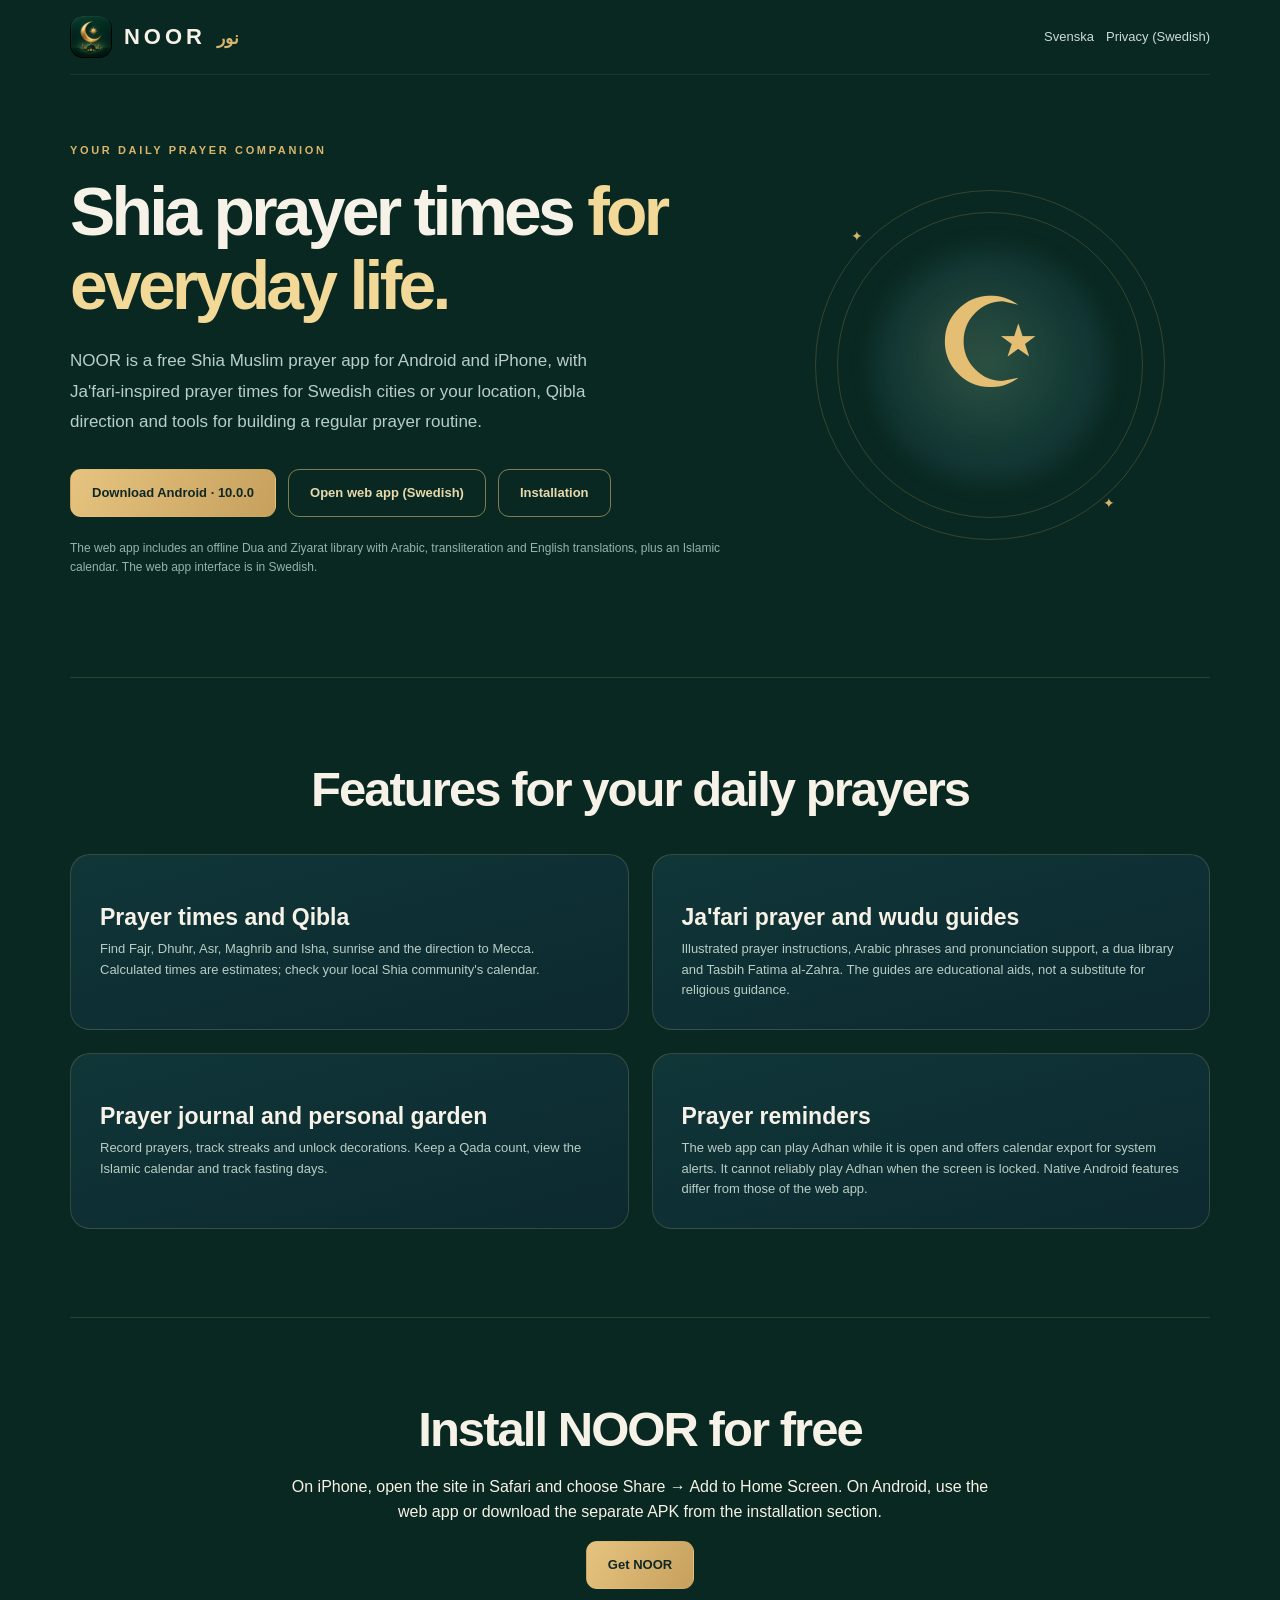
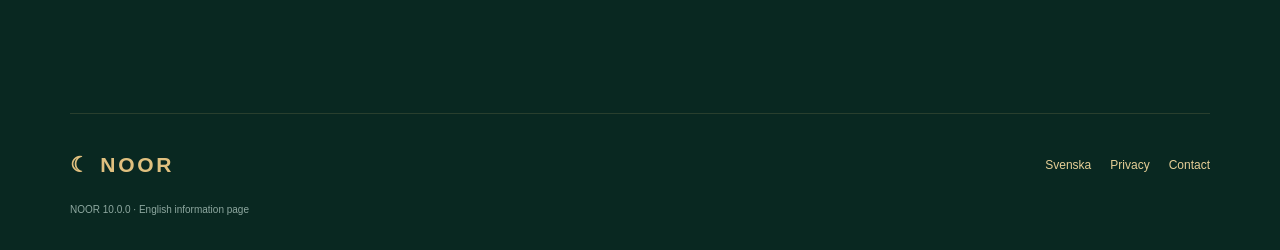
==== commit e25e887b: "NOOR 10.0.0 - Android and iPhone update" ====
--- a/en/index.html
+++ b/en/index.html
@@ -39,7 +39,7 @@
 </style>
 </head>
 <body><header class="site-header wrap"><a class="brand" href="../"><img src="../icons/icon-192.png" alt="" width="42" height="42"><span>NOOR <em>نور</em></span></a><nav class="top-links" aria-label="Main navigation"><a href="../" lang="sv">Svenska</a><a href="../integritet.html">Privacy (Swedish)</a></nav></header>
-<main><section class="intro wrap"><div class="intro-copy"><p class="eyebrow">YOUR DAILY PRAYER COMPANION</p><h1>Shia prayer times <span>for everyday life.</span></h1><p class="hero-lead">NOOR is a free Shia Muslim prayer app for Android and iPhone, with Ja'fari-inspired prayer times for Swedish cities or your location, Qibla direction and tools for building a regular prayer routine.</p><div class="hero-actions"><a class="btn btn-gold" href="https://github.com/gabrielryberg2-hub/noor-webb/releases/download/v9.5.6/NOOR-v9.5.6-signerad.apk">Download Android · 9.5.6</a><a class="btn btn-outline" href="../?app=noor&amp;webb=6">Open web app (Swedish)</a><a class="btn btn-outline" href="../#installera">Installation</a></div><p class="quiet">This page is in English; the current web app interface is in Swedish.</p></div><div class="hero-symbol" aria-hidden="true"><div class="halo halo-outer"></div><div class="halo halo-inner"></div><span class="hero-crescent">☪</span></div></section>
+<main><section class="intro wrap"><div class="intro-copy"><p class="eyebrow">YOUR DAILY PRAYER COMPANION</p><h1>Shia prayer times <span>for everyday life.</span></h1><p class="hero-lead">NOOR is a free Shia Muslim prayer app for Android and iPhone, with Ja'fari-inspired prayer times for Swedish cities or your location, Qibla direction and tools for building a regular prayer routine.</p><div class="hero-actions"><a class="btn btn-gold" href="https://github.com/gabrielryberg2-hub/noor-webb/releases/download/v10.0.0/NOOR-10.0.0.apk">Download Android · 10.0.0</a><a class="btn btn-outline" href="../?app=noor&amp;webb=10">Open web app (Swedish)</a><a class="btn btn-outline" href="../#installera">Installation</a></div><p class="quiet">The web app includes an offline Dua and Ziyarat library with Arabic, transliteration and English translations, plus an Islamic calendar. The web app interface is in Swedish.</p></div><div class="hero-symbol" aria-hidden="true"><div class="halo halo-outer"></div><div class="halo halo-inner"></div><span class="hero-crescent">☪</span></div></section>
 <section class="install-section wrap"><div class="install-heading"><h2>Features for your daily prayers</h2></div><div class="install-cards">
 <article class="install-card" style="min-height:0"><h3>Prayer times and Qibla</h3><p>Find Fajr, Dhuhr, Asr, Maghrib and Isha, sunrise and the direction to Mecca. Calculated times are estimates; check your local Shia community's calendar.</p></article>
 <article class="install-card" style="min-height:0"><h3>Ja'fari prayer and wudu guides</h3><p>Illustrated prayer instructions, Arabic phrases and pronunciation support, a dua library and Tasbih Fatima al-Zahra. The guides are educational aids, not a substitute for religious guidance.</p></article>
@@ -47,4 +47,4 @@
 <article class="install-card" style="min-height:0"><h3>Prayer reminders</h3><p>The web app can play Adhan while it is open and offers calendar export for system alerts. It cannot reliably play Adhan when the screen is locked. Native Android features differ from those of the web app.</p></article>
 </div></section>
 <section class="install-section wrap"><div class="install-heading"><h2>Install NOOR for free</h2><p>On iPhone, open the site in Safari and choose Share → Add to Home Screen. On Android, use the web app or download the separate APK from the installation section.</p><div class="hero-actions" style="justify-content:center"><a class="btn btn-gold" href="../#installera">Get NOOR</a></div></div></section></main>
-<footer class="footer wrap"><div class="footer-brand">☾ NOOR</div><div class="footer-links"><a href="../" lang="sv">Svenska</a><a href="../integritet.html">Privacy</a><a href="mailto:norapp.support@gmail.com">Contact</a></div><small>NOOR 9.5.6 · English information page</small></footer></body></html>+<footer class="footer wrap"><div class="footer-brand">☾ NOOR</div><div class="footer-links"><a href="../" lang="sv">Svenska</a><a href="../integritet.html">Privacy</a><a href="mailto:norapp.support@gmail.com">Contact</a></div><small>NOOR 10.0.0 · English information page</small></footer></body></html>
